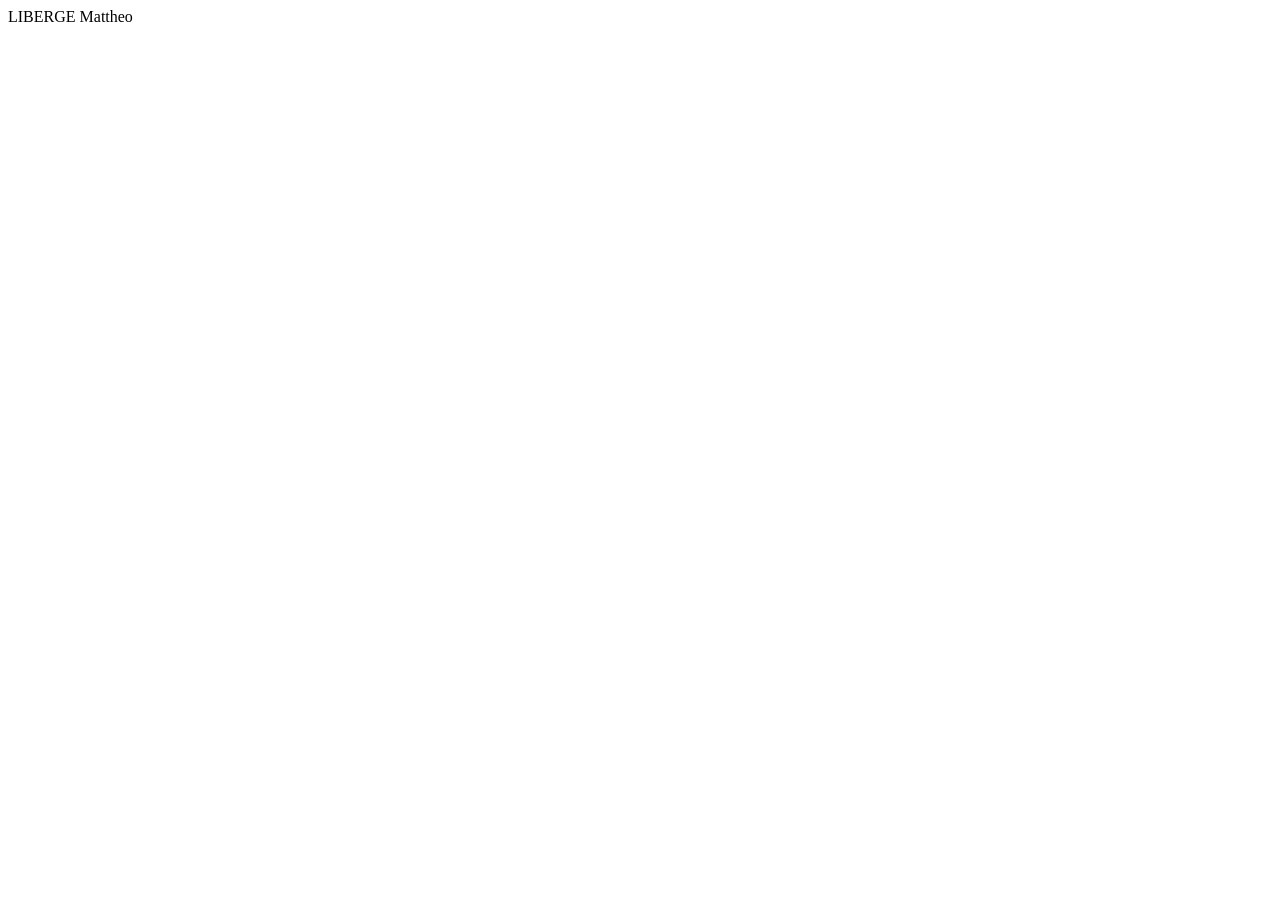
==== index.html @ df24e313 "indexsansJS" ====
<!DOCTYPE html>
<html lang="en">
<head>
    <meta charset="UTF-8">
    <meta name="viewport" content="width=device-width, initial-scale=1.0">
    <title>Test</title>
    <link href="style.css" rel="stylesheet">
</head>
<header>
    LIBERGE Mattheo
</header>
<body>
    <a></a>
</body>
</html>
---- style.css ----
h1 {
    color: aqua;
    text-transform: capitalize;
}
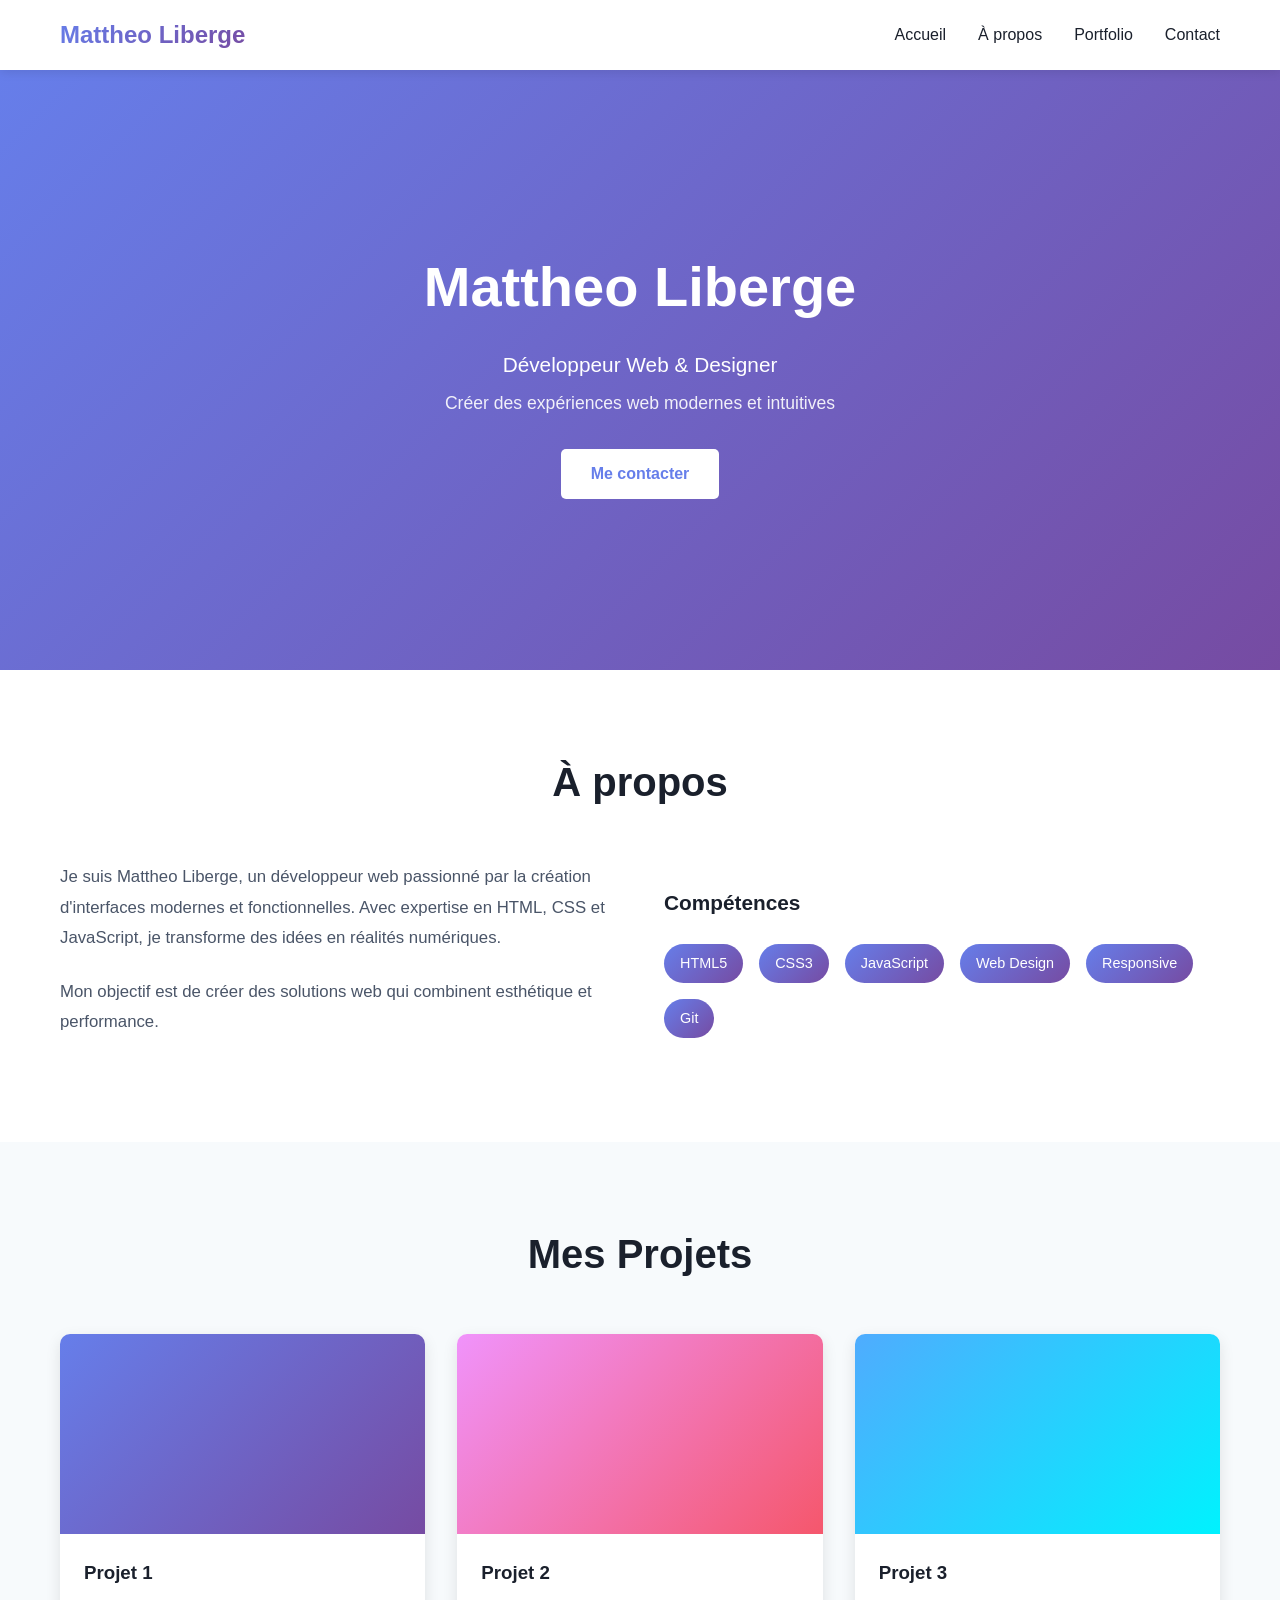
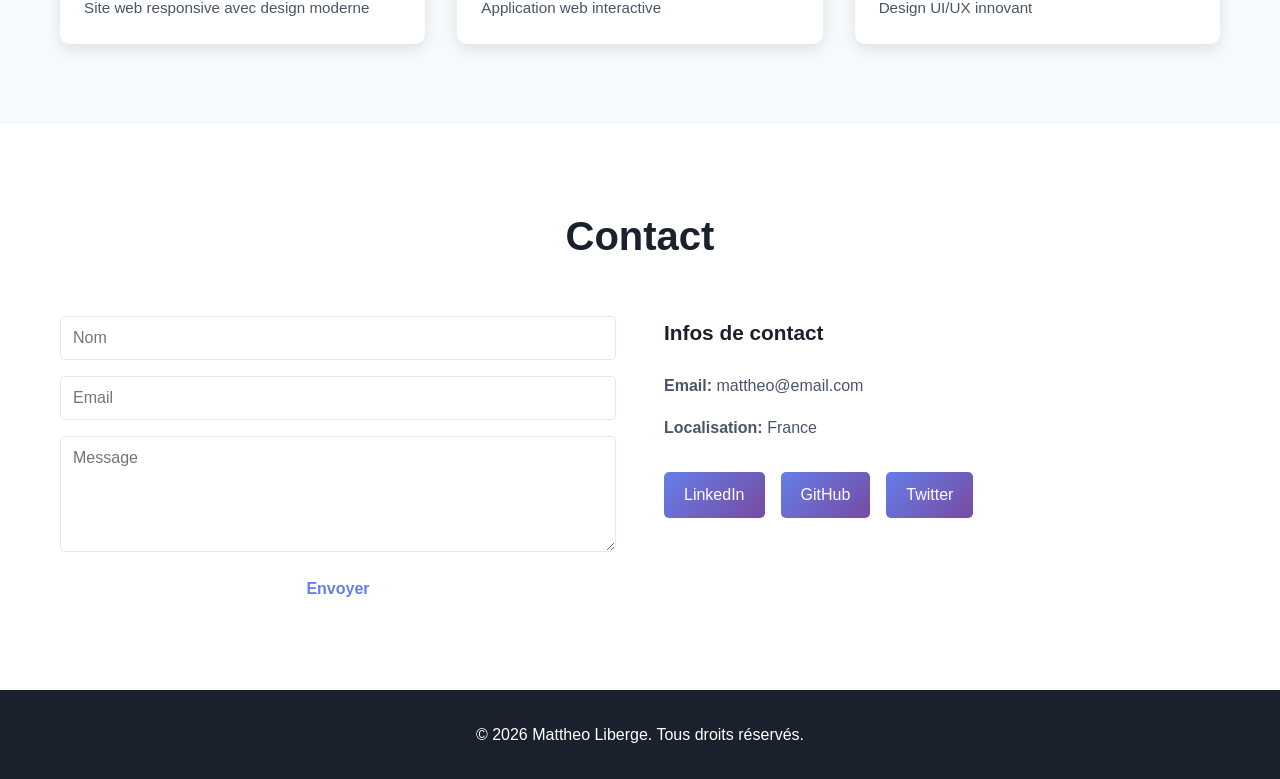
==== commit 6e245e46: "portofoliosansJSMAJ" ====
--- a/index.html
+++ b/index.html
@@ -1,15 +1,119 @@
 <!DOCTYPE html>
-<html lang="en">
+<html lang="fr">
 <head>
     <meta charset="UTF-8">
     <meta name="viewport" content="width=device-width, initial-scale=1.0">
-    <title>Test</title>
+    <title>Mattheo Liberge | Développeur Web</title>
     <link href="style.css" rel="stylesheet">
 </head>
-<header>
-    LIBERGE Mattheo
-</header>
 <body>
-    <a></a>
+    <!-- Navigation -->
+    <nav class="navbar">
+        <div class="container">
+            <div class="logo">Mattheo Liberge</div>
+            <ul class="nav-menu">
+                <li><a href="#home">Accueil</a></li>
+                <li><a href="#about">À propos</a></li>
+                <li><a href="#portfolio">Portfolio</a></li>
+                <li><a href="#contact">Contact</a></li>
+            </ul>
+        </div>
+    </nav>
+
+    <!-- Hero Section -->
+    <section id="home" class="hero">
+        <div class="container">
+            <h1>Mattheo Liberge</h1>
+            <p>Développeur Web & Designer</p>
+            <p class="subtitle">Créer des expériences web modernes et intuitives</p>
+            <a href="#contact" class="btn">Me contacter</a>
+        </div>
+    </section>
+
+    <!-- About Section -->
+    <section id="about" class="about">
+        <div class="container">
+            <h2>À propos</h2>
+            <div class="about-grid">
+                <div class="about-text">
+                    <p>Je suis Mattheo Liberge, un développeur web passionné par la création d'interfaces modernes et fonctionnelles. Avec expertise en HTML, CSS et JavaScript, je transforme des idées en réalités numériques.</p>
+                    <p>Mon objectif est de créer des solutions web qui combinent esthétique et performance.</p>
+                </div>
+                <div class="skills-section">
+                    <h3>Compétences</h3>
+                    <div class="skills-list">
+                        <span class="skill">HTML5</span>
+                        <span class="skill">CSS3</span>
+                        <span class="skill">JavaScript</span>
+                        <span class="skill">Web Design</span>
+                        <span class="skill">Responsive</span>
+                        <span class="skill">Git</span>
+                    </div>
+                </div>
+            </div>
+        </div>
+    </section>
+
+    <!-- Portfolio Section -->
+    <section id="portfolio" class="portfolio">
+        <div class="container">
+            <h2>Mes Projets</h2>
+            <div class="portfolio-grid">
+                <div class="portfolio-item">
+                    <div class="portfolio-image" style="background: linear-gradient(135deg, #667eea 0%, #764ba2 100%);"></div>
+                    <div class="portfolio-content">
+                        <h3>Projet 1</h3>
+                        <p>Site web responsive avec design moderne</p>
+                    </div>
+                </div>
+                <div class="portfolio-item">
+                    <div class="portfolio-image" style="background: linear-gradient(135deg, #f093fb 0%, #f5576c 100%);"></div>
+                    <div class="portfolio-content">
+                        <h3>Projet 2</h3>
+                        <p>Application web interactive</p>
+                    </div>
+                </div>
+                <div class="portfolio-item">
+                    <div class="portfolio-image" style="background: linear-gradient(135deg, #4facfe 0%, #00f2fe 100%);"></div>
+                    <div class="portfolio-content">
+                        <h3>Projet 3</h3>
+                        <p>Design UI/UX innovant</p>
+                    </div>
+                </div>
+            </div>
+        </div>
+    </section>
+
+    <!-- Contact Section -->
+    <section id="contact" class="contact">
+        <div class="container">
+            <h2>Contact</h2>
+            <div class="contact-content">
+                <form class="contact-form" id="contactForm">
+                    <input type="text" placeholder="Nom" required>
+                    <input type="email" placeholder="Email" required>
+                    <textarea placeholder="Message" rows="5" required></textarea>
+                    <button type="submit" class="btn">Envoyer</button>
+                </form>
+                <div class="contact-info">
+                    <h3>Infos de contact</h3>
+                    <p><strong>Email:</strong> mattheo@email.com</p>
+                    <p><strong>Localisation:</strong> France</p>
+                    <div class="social-links">
+                        <a href="#" title="LinkedIn">LinkedIn</a>
+                        <a href="#" title="GitHub">GitHub</a>
+                        <a href="#" title="Twitter">Twitter</a>
+                    </div>
+                </div>
+            </div>
+        </div>
+    </section>
+
+    <!-- Footer -->
+    <footer class="footer">
+        <div class="container">
+            <p>&copy; 2026 Mattheo Liberge. Tous droits réservés.</p>
+        </div>
+    </footer>
 </body>
 </html>
--- a/style.css
+++ b/style.css
@@ -1,4 +1,377 @@
-h1 {
-    color: aqua;
-    text-transform: capitalize;
+* {
+    margin: 0;
+    padding: 0;
+    box-sizing: border-box;
+}
+
+:root {
+    --primary-color: #667eea;
+    --secondary-color: #764ba2;
+    --text-dark: #1a202c;
+    --text-light: #4a5568;
+    --bg-white: #ffffff;
+    --bg-light: #f7fafc;
+    --border-color: #e2e8f0;
+}
+
+body {
+    font-family: 'Segoe UI', Tahoma, Geneva, Verdana, sans-serif;
+    line-height: 1.6;
+    color: var(--text-dark);
+    background-color: var(--bg-light);
+}
+
+.container {
+    max-width: 1200px;
+    margin: 0 auto;
+    padding: 0 20px;
+}
+
+html {
+    scroll-behavior: smooth;
+}
+
+/* Navigation */
+.navbar {
+    background: var(--bg-white);
+    box-shadow: 0 2px 10px rgba(0, 0, 0, 0.1);
+    position: sticky;
+    top: 0;
+    z-index: 100;
+}
+
+.navbar .container {
+    display: flex;
+    justify-content: space-between;
+    align-items: center;
+    padding: 1rem 20px;
+}
+
+.logo {
+    font-size: 1.5rem;
+    font-weight: bold;
+    background: linear-gradient(135deg, var(--primary-color), var(--secondary-color));
+    -webkit-background-clip: text;
+    -webkit-text-fill-color: transparent;
+    background-clip: text;
+}
+
+.nav-menu {
+    display: flex;
+    list-style: none;
+    gap: 2rem;
+}
+
+.nav-menu a {
+    color: var(--text-dark);
+    text-decoration: none;
+    font-weight: 500;
+    transition: color 0.3s ease;
+    position: relative;
+}
+
+.nav-menu a::after {
+    content: '';
+    position: absolute;
+    width: 0;
+    height: 2px;
+    background: linear-gradient(135deg, var(--primary-color), var(--secondary-color));
+    bottom: -5px;
+    left: 0;
+    transition: width 0.3s ease;
+}
+
+.nav-menu a:hover::after {
+    width: 100%;
+}
+
+/* Hero Section */
+.hero {
+    background: linear-gradient(135deg, var(--primary-color) 0%, var(--secondary-color) 100%);
+    color: white;
+    padding: 120px 20px;
+    text-align: center;
+    min-height: 600px;
+    display: flex;
+    align-items: center;
+    justify-content: center;
+}
+
+.hero h1 {
+    font-size: 3.5rem;
+    margin-bottom: 1rem;
+    animation: slideDown 0.8s ease;
+}
+
+.hero p {
+    font-size: 1.3rem;
+    margin-bottom: 0.5rem;
+    animation: slideUp 0.8s ease;
+}
+
+.hero .subtitle {
+    font-size: 1.1rem;
+    opacity: 0.9;
+    margin-bottom: 2rem;
+}
+
+@keyframes slideDown {
+    from {
+        opacity: 0;
+        transform: translateY(-30px);
+    }
+    to {
+        opacity: 1;
+        transform: translateY(0);
+    }
+}
+
+@keyframes slideUp {
+    from {
+        opacity: 0;
+        transform: translateY(30px);
+    }
+    to {
+        opacity: 1;
+        transform: translateY(0);
+    }
+}
+
+/* Buttons */
+.btn {
+    display: inline-block;
+    background: white;
+    color: var(--primary-color);
+    padding: 12px 30px;
+    border-radius: 5px;
+    text-decoration: none;
+    font-weight: 600;
+    transition: all 0.3s ease;
+    border: none;
+    cursor: pointer;
+    font-size: 1rem;
+}
+
+.btn:hover {
+    transform: translateY(-2px);
+    box-shadow: 0 8px 20px rgba(0, 0, 0, 0.2);
+}
+
+/* About Section */
+.about {
+    padding: 80px 20px;
+    background: var(--bg-white);
+}
+
+.about h2 {
+    font-size: 2.5rem;
+    margin-bottom: 3rem;
+    text-align: center;
+    color: var(--text-dark);
+}
+
+.about-grid {
+    display: grid;
+    grid-template-columns: 1fr 1fr;
+    gap: 3rem;
+    align-items: center;
+}
+
+.about-text p {
+    margin-bottom: 1.5rem;
+    color: var(--text-light);
+    line-height: 1.8;
+    font-size: 1.05rem;
+}
+
+.skills-section h3 {
+    font-size: 1.3rem;
+    margin-bottom: 1.5rem;
+    color: var(--text-dark);
+}
+
+.skills-list {
+    display: flex;
+    flex-wrap: wrap;
+    gap: 1rem;
+}
+
+.skill {
+    background: linear-gradient(135deg, var(--primary-color), var(--secondary-color));
+    color: white;
+    padding: 8px 16px;
+    border-radius: 20px;
+    font-size: 0.9rem;
+    font-weight: 500;
+    transition: all 0.3s ease;
+}
+
+.skill:hover {
+    transform: scale(1.1);
+}
+
+/* Portfolio Section */
+.portfolio {
+    padding: 80px 20px;
+    background: var(--bg-light);
+}
+
+.portfolio h2 {
+    font-size: 2.5rem;
+    margin-bottom: 3rem;
+    text-align: center;
+    color: var(--text-dark);
+}
+
+.portfolio-grid {
+    display: grid;
+    grid-template-columns: repeat(auto-fit, minmax(300px, 1fr));
+    gap: 2rem;
+}
+
+.portfolio-item {
+    background: var(--bg-white);
+    border-radius: 10px;
+    overflow: hidden;
+    box-shadow: 0 5px 15px rgba(0, 0, 0, 0.1);
+    transition: all 0.3s ease;
+    cursor: pointer;
+}
+
+.portfolio-item:hover {
+    transform: translateY(-10px);
+    box-shadow: 0 15px 35px rgba(0, 0, 0, 0.15);
+}
+
+.portfolio-image {
+    width: 100%;
+    height: 200px;
+    background-size: cover;
+    background-position: center;
+}
+
+.portfolio-content {
+    padding: 1.5rem;
+}
+
+.portfolio-content h3 {
+    margin-bottom: 0.5rem;
+    color: var(--text-dark);
+}
+
+.portfolio-content p {
+    color: var(--text-light);
+    font-size: 0.95rem;
+}
+
+/* Contact Section */
+.contact {
+    padding: 80px 20px;
+    background: var(--bg-white);
+}
+
+.contact h2 {
+    font-size: 2.5rem;
+    margin-bottom: 3rem;
+    text-align: center;
+    color: var(--text-dark);
+}
+
+.contact-content {
+    display: grid;
+    grid-template-columns: 1fr 1fr;
+    gap: 3rem;
+}
+
+.contact-form {
+    display: flex;
+    flex-direction: column;
+    gap: 1rem;
+}
+
+.contact-form input,
+.contact-form textarea {
+    padding: 12px;
+    border: 1px solid var(--border-color);
+    border-radius: 5px;
+    font-family: inherit;
+    font-size: 1rem;
+    transition: all 0.3s ease;
+}
+
+.contact-form input:focus,
+.contact-form textarea:focus {
+    outline: none;
+    border-color: var(--primary-color);
+    box-shadow: 0 0 0 3px rgba(102, 126, 234, 0.1);
+}
+
+.contact-info h3 {
+    font-size: 1.3rem;
+    margin-bottom: 1.5rem;
+    color: var(--text-dark);
+}
+
+.contact-info p {
+    margin-bottom: 1rem;
+    color: var(--text-light);
+}
+
+.social-links {
+    display: flex;
+    gap: 1rem;
+    margin-top: 2rem;
+}
+
+.social-links a {
+    display: inline-block;
+    background: linear-gradient(135deg, var(--primary-color), var(--secondary-color));
+    color: white;
+    padding: 10px 20px;
+    border-radius: 5px;
+    text-decoration: none;
+    font-weight: 500;
+    transition: all 0.3s ease;
+}
+
+.social-links a:hover {
+    transform: translateY(-2px);
+    box-shadow: 0 5px 15px rgba(0, 0, 0, 0.2);
+}
+
+/* Footer */
+.footer {
+    background: var(--text-dark);
+    color: white;
+    padding: 2rem 20px;
+    text-align: center;
+}
+
+/* Responsive */
+@media (max-width: 768px) {
+    .hero h1 {
+        font-size: 2.2rem;
+    }
+
+    .hero p {
+        font-size: 1rem;
+    }
+
+    .nav-menu {
+        gap: 1rem;
+        font-size: 0.9rem;
+    }
+
+    .about-grid,
+    .contact-content {
+        grid-template-columns: 1fr;
+    }
+
+    .portfolio-grid {
+        grid-template-columns: 1fr;
+    }
+
+    .navbar .container {
+        flex-wrap: wrap;
+    }
 }
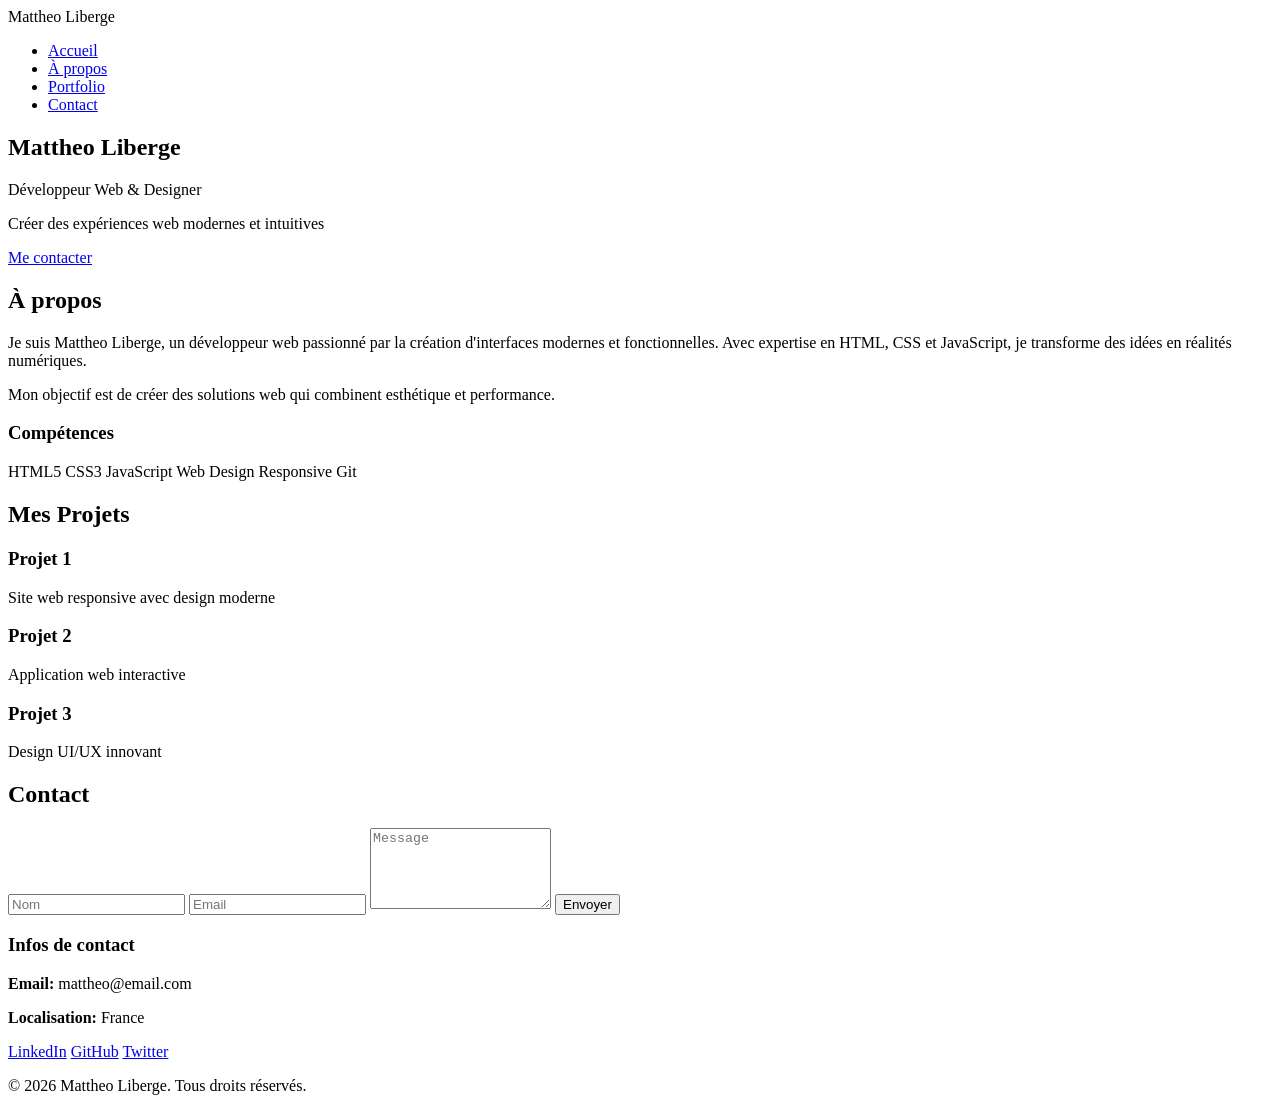
==== commit 3944d536: "portofoliosansJSMAJ" ====
--- a/index.html
+++ b/index.html
@@ -4,7 +4,7 @@
     <meta charset="UTF-8">
     <meta name="viewport" content="width=device-width, initial-scale=1.0">
     <title>Mattheo Liberge | Développeur Web</title>
-    <link href="style.css" rel="stylesheet">
+    <link href="style.css" arel="stylesheet">
 </head>
 <body>
     <!-- Navigation -->
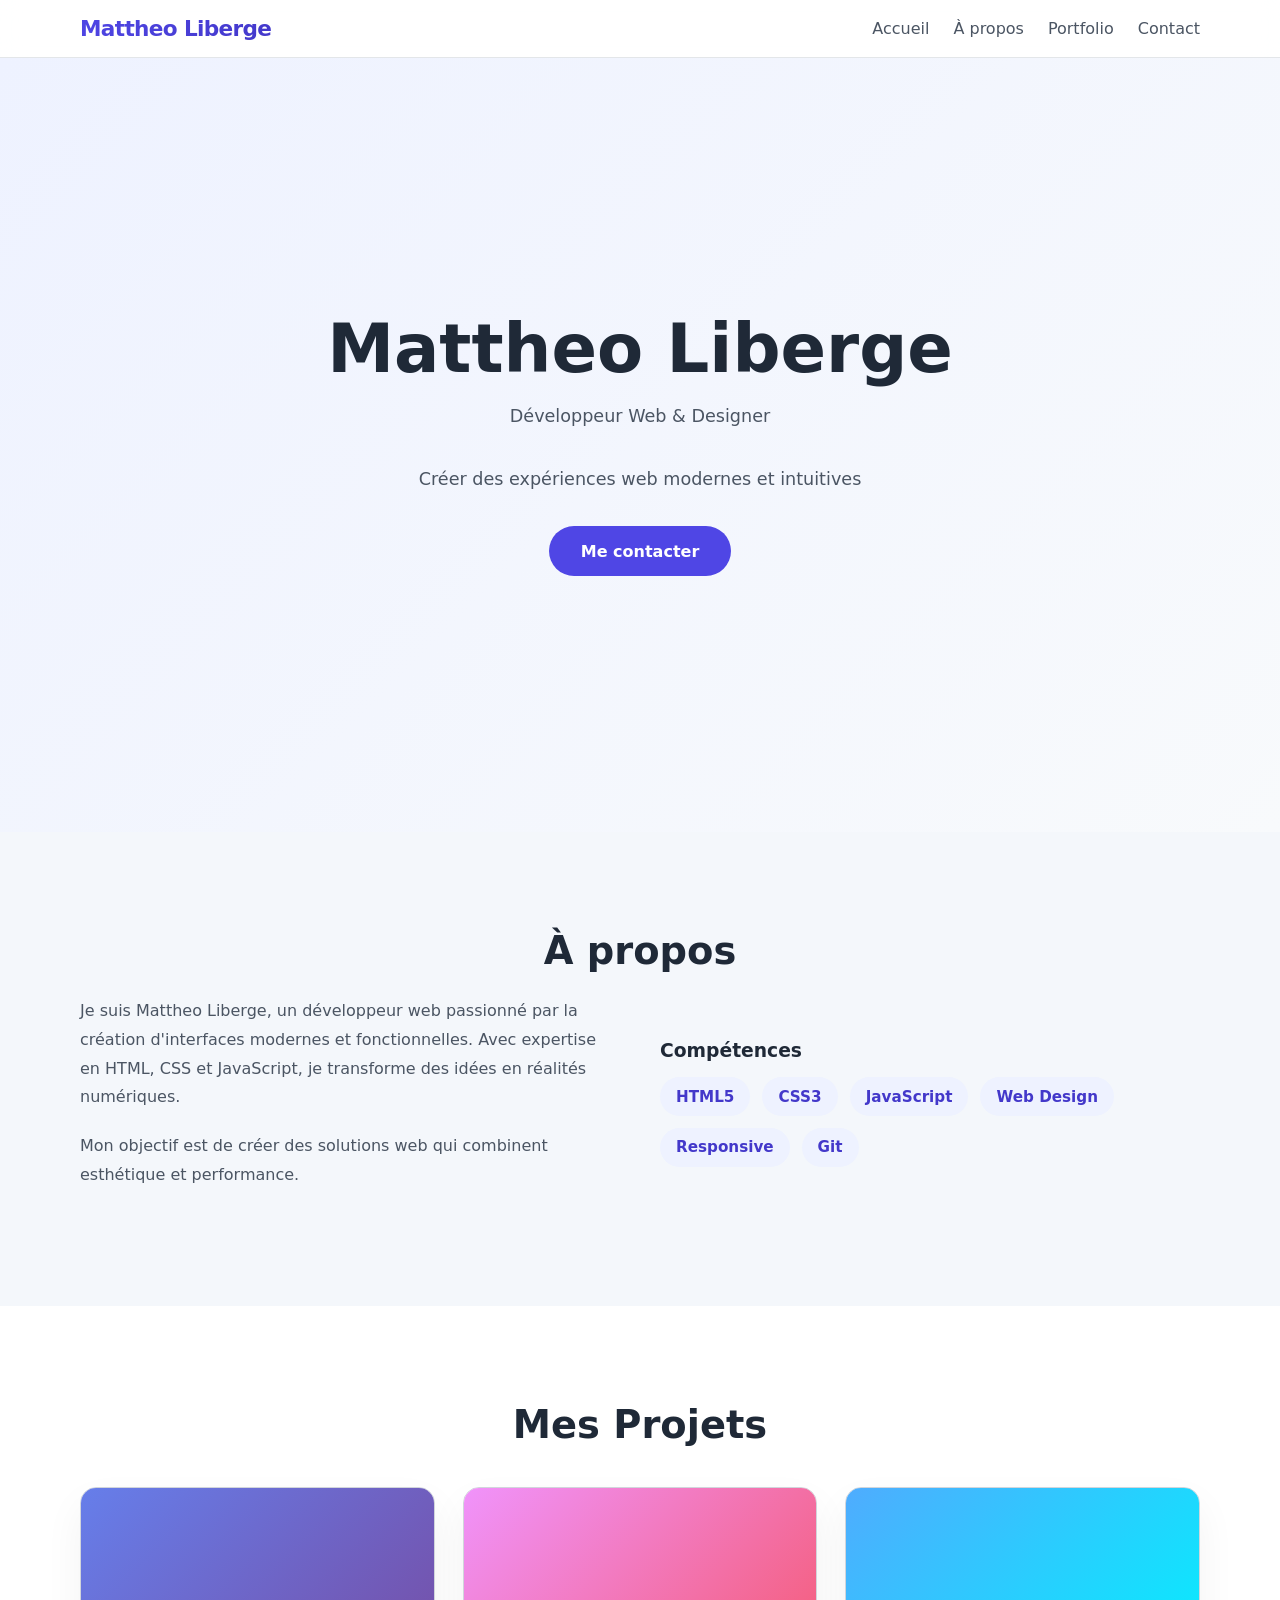
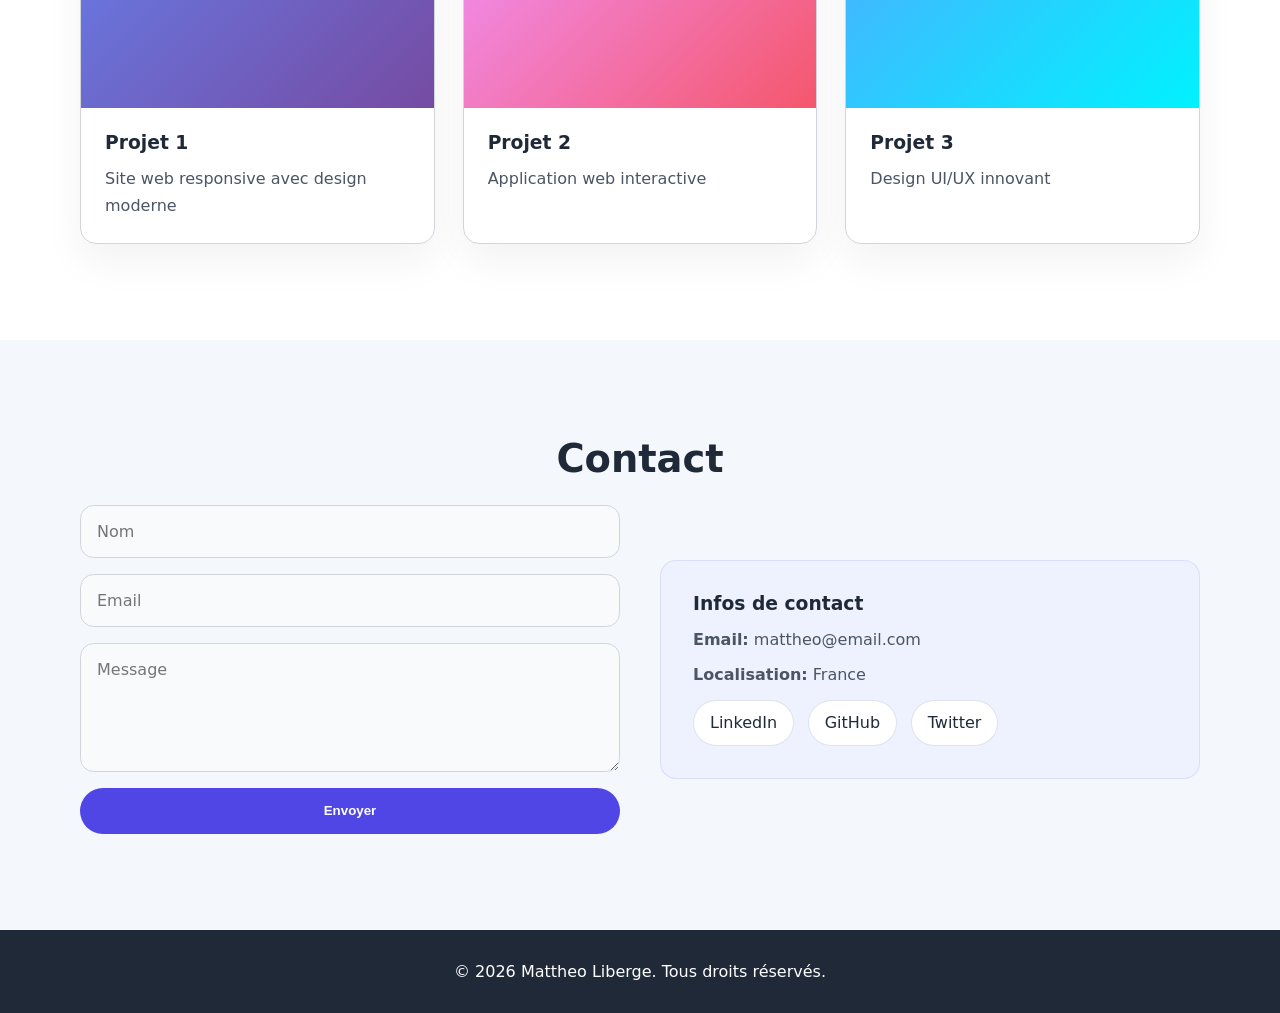
==== commit 27d73cf2: "MAJhmtl" ====
--- a/index.html
+++ b/index.html
@@ -4,7 +4,7 @@
     <meta charset="UTF-8">
     <meta name="viewport" content="width=device-width, initial-scale=1.0">
     <title>Mattheo Liberge | Développeur Web</title>
-    <link href="style.css" arel="stylesheet">
+    <link href="style.css" rel="stylesheet">
 </head>
 <body>
     <!-- Navigation -->
--- a/style.css
+++ b/style.css
@@ -5,249 +5,188 @@
 }
 
 :root {
-    --primary-color: #667eea;
-    --secondary-color: #764ba2;
-    --text-dark: #1a202c;
-    --text-light: #4a5568;
-    --bg-white: #ffffff;
-    --bg-light: #f7fafc;
-    --border-color: #e2e8f0;
-}
-
-body {
-    font-family: 'Segoe UI', Tahoma, Geneva, Verdana, sans-serif;
-    line-height: 1.6;
-    color: var(--text-dark);
-    background-color: var(--bg-light);
-}
-
-.container {
-    max-width: 1200px;
-    margin: 0 auto;
-    padding: 0 20px;
+    --bg: #f4f7fb;
+    --surface: #ffffff;
+    --text: #1f2937;
+    --muted: #4b5563;
+    --primary: #4f46e5;
+    --primary-dark: #4338ca;
+    --border: #d1d5db;
 }
 
 html {
     scroll-behavior: smooth;
 }
 
-/* Navigation */
+body {
+    font-family: 'Inter', system-ui, sans-serif;
+    color: var(--text);
+    background: var(--bg);
+}
+
+.container {
+    width: min(1120px, calc(100% - 2rem));
+    margin: 0 auto;
+}
+
 .navbar {
-    background: var(--bg-white);
-    box-shadow: 0 2px 10px rgba(0, 0, 0, 0.1);
+    background: rgba(255, 255, 255, 0.92);
+    backdrop-filter: blur(12px);
     position: sticky;
     top: 0;
-    z-index: 100;
+    z-index: 20;
+    border-bottom: 1px solid rgba(209, 213, 219, 0.6);
 }
 
 .navbar .container {
     display: flex;
+    align-items: center;
     justify-content: space-between;
-    align-items: center;
-    padding: 1rem 20px;
+    gap: 1rem;
+    padding: 1rem 0;
 }
 
 .logo {
-    font-size: 1.5rem;
-    font-weight: bold;
-    background: linear-gradient(135deg, var(--primary-color), var(--secondary-color));
+    font-size: 1.35rem;
+    font-weight: 700;
+    letter-spacing: -0.03em;
+    background: linear-gradient(135deg, var(--primary), var(--primary-dark));
     -webkit-background-clip: text;
+    background-clip: text;
     -webkit-text-fill-color: transparent;
-    background-clip: text;
 }
 
 .nav-menu {
     display: flex;
+    gap: 1.5rem;
     list-style: none;
-    gap: 2rem;
 }
 
 .nav-menu a {
-    color: var(--text-dark);
+    color: var(--muted);
     text-decoration: none;
     font-weight: 500;
-    transition: color 0.3s ease;
-    position: relative;
-}
-
-.nav-menu a::after {
-    content: '';
-    position: absolute;
-    width: 0;
-    height: 2px;
-    background: linear-gradient(135deg, var(--primary-color), var(--secondary-color));
-    bottom: -5px;
-    left: 0;
-    transition: width 0.3s ease;
-}
-
-.nav-menu a:hover::after {
-    width: 100%;
-}
-
-/* Hero Section */
+    transition: color 0.2s ease;
+}
+
+.nav-menu a:hover,
+.nav-menu a:focus {
+    color: var(--text);
+}
+
 .hero {
-    background: linear-gradient(135deg, var(--primary-color) 0%, var(--secondary-color) 100%);
-    color: white;
-    padding: 120px 20px;
+    min-height: 86vh;
+    display: grid;
+    place-items: center;
     text-align: center;
-    min-height: 600px;
-    display: flex;
+    padding: 4rem 0;
+    background: linear-gradient(135deg, #eef2ff 0%, #f8fafc 100%);
+}
+
+.hero h1 {
+    font-size: clamp(2.6rem, 6vw, 4.2rem);
+    line-height: 1.05;
+    margin-bottom: 1rem;
+}
+
+.hero p {
+    color: var(--muted);
+    font-size: 1.1rem;
+    max-width: 720px;
+    margin: 0 auto 2rem;
+    line-height: 1.75;
+}
+
+.btn {
+    display: inline-flex;
     align-items: center;
     justify-content: center;
-}
-
-.hero h1 {
-    font-size: 3.5rem;
-    margin-bottom: 1rem;
-    animation: slideDown 0.8s ease;
-}
-
-.hero p {
-    font-size: 1.3rem;
-    margin-bottom: 0.5rem;
-    animation: slideUp 0.8s ease;
-}
-
-.hero .subtitle {
-    font-size: 1.1rem;
-    opacity: 0.9;
-    margin-bottom: 2rem;
-}
-
-@keyframes slideDown {
-    from {
-        opacity: 0;
-        transform: translateY(-30px);
-    }
-    to {
-        opacity: 1;
-        transform: translateY(0);
-    }
-}
-
-@keyframes slideUp {
-    from {
-        opacity: 0;
-        transform: translateY(30px);
-    }
-    to {
-        opacity: 1;
-        transform: translateY(0);
-    }
-}
-
-/* Buttons */
-.btn {
-    display: inline-block;
-    background: white;
-    color: var(--primary-color);
-    padding: 12px 30px;
-    border-radius: 5px;
+    padding: 0.95rem 2rem;
+    border-radius: 999px;
+    border: none;
+    background: var(--primary);
+    color: white;
     text-decoration: none;
     font-weight: 600;
-    transition: all 0.3s ease;
-    border: none;
-    cursor: pointer;
-    font-size: 1rem;
+    transition: transform 0.2s ease, box-shadow 0.2s ease;
 }
 
 .btn:hover {
     transform: translateY(-2px);
-    box-shadow: 0 8px 20px rgba(0, 0, 0, 0.2);
-}
-
-/* About Section */
-.about {
-    padding: 80px 20px;
-    background: var(--bg-white);
-}
-
-.about h2 {
-    font-size: 2.5rem;
-    margin-bottom: 3rem;
+    box-shadow: 0 18px 40px rgba(79, 70, 229, 0.18);
+}
+
+section {
+    padding: 6rem 0;
+}
+
+section h2 {
+    font-size: 2.4rem;
+    margin-bottom: 1.5rem;
     text-align: center;
-    color: var(--text-dark);
-}
-
-.about-grid {
+}
+
+.about-grid,
+.contact-content {
     display: grid;
-    grid-template-columns: 1fr 1fr;
-    gap: 3rem;
+    grid-template-columns: repeat(2, minmax(0, 1fr));
+    gap: 2.5rem;
     align-items: center;
 }
 
 .about-text p {
-    margin-bottom: 1.5rem;
-    color: var(--text-light);
+    margin-bottom: 1.25rem;
+    color: var(--muted);
     line-height: 1.8;
-    font-size: 1.05rem;
 }
 
 .skills-section h3 {
-    font-size: 1.3rem;
-    margin-bottom: 1.5rem;
-    color: var(--text-dark);
+    margin-bottom: 1rem;
+    color: var(--text);
 }
 
 .skills-list {
     display: flex;
     flex-wrap: wrap;
-    gap: 1rem;
+    gap: 0.75rem;
 }
 
 .skill {
-    background: linear-gradient(135deg, var(--primary-color), var(--secondary-color));
-    color: white;
-    padding: 8px 16px;
-    border-radius: 20px;
-    font-size: 0.9rem;
-    font-weight: 500;
-    transition: all 0.3s ease;
-}
-
-.skill:hover {
-    transform: scale(1.1);
-}
-
-/* Portfolio Section */
+    background: #eef2ff;
+    color: var(--primary-dark);
+    padding: 0.65rem 1rem;
+    border-radius: 999px;
+    font-size: 0.95rem;
+    font-weight: 600;
+}
+
 .portfolio {
-    padding: 80px 20px;
-    background: var(--bg-light);
-}
-
-.portfolio h2 {
-    font-size: 2.5rem;
-    margin-bottom: 3rem;
-    text-align: center;
-    color: var(--text-dark);
+    background: #ffffff;
 }
 
 .portfolio-grid {
     display: grid;
-    grid-template-columns: repeat(auto-fit, minmax(300px, 1fr));
-    gap: 2rem;
+    grid-template-columns: repeat(auto-fit, minmax(280px, 1fr));
+    gap: 1.75rem;
+    margin-top: 2.5rem;
 }
 
 .portfolio-item {
-    background: var(--bg-white);
-    border-radius: 10px;
+    background: var(--surface);
+    border: 1px solid var(--border);
+    border-radius: 1rem;
     overflow: hidden;
-    box-shadow: 0 5px 15px rgba(0, 0, 0, 0.1);
-    transition: all 0.3s ease;
-    cursor: pointer;
+    box-shadow: 0 18px 40px rgba(15, 23, 42, 0.05);
+    transition: transform 0.25s ease, box-shadow 0.25s ease;
 }
 
 .portfolio-item:hover {
-    transform: translateY(-10px);
-    box-shadow: 0 15px 35px rgba(0, 0, 0, 0.15);
+    transform: translateY(-8px);
+    box-shadow: 0 24px 60px rgba(15, 23, 42, 0.1);
 }
 
 .portfolio-image {
-    width: 100%;
-    height: 200px;
-    background-size: cover;
-    background-position: center;
+    height: 220px;
 }
 
 .portfolio-content {
@@ -255,123 +194,109 @@
 }
 
 .portfolio-content h3 {
-    margin-bottom: 0.5rem;
-    color: var(--text-dark);
+    margin-bottom: 0.75rem;
 }
 
 .portfolio-content p {
-    color: var(--text-light);
-    font-size: 0.95rem;
-}
-
-/* Contact Section */
-.contact {
-    padding: 80px 20px;
-    background: var(--bg-white);
-}
-
-.contact h2 {
-    font-size: 2.5rem;
-    margin-bottom: 3rem;
-    text-align: center;
-    color: var(--text-dark);
-}
-
-.contact-content {
+    color: var(--muted);
+    line-height: 1.7;
+}
+
+.contact-form {
     display: grid;
-    grid-template-columns: 1fr 1fr;
-    gap: 3rem;
-}
-
-.contact-form {
-    display: flex;
-    flex-direction: column;
     gap: 1rem;
 }
 
 .contact-form input,
 .contact-form textarea {
-    padding: 12px;
-    border: 1px solid var(--border-color);
-    border-radius: 5px;
-    font-family: inherit;
-    font-size: 1rem;
-    transition: all 0.3s ease;
+    width: 100%;
+    padding: 1rem;
+    border: 1px solid var(--border);
+    border-radius: 0.85rem;
+    background: #f8fafc;
+    color: var(--text);
+    font: inherit;
 }
 
 .contact-form input:focus,
 .contact-form textarea:focus {
-    outline: none;
-    border-color: var(--primary-color);
-    box-shadow: 0 0 0 3px rgba(102, 126, 234, 0.1);
+    outline: 2px solid rgba(79, 70, 229, 0.2);
+    border-color: rgba(79, 70, 229, 0.35);
+}
+
+.contact-info {
+    background: #eef2ff;
+    padding: 2rem;
+    border-radius: 1rem;
+    border: 1px solid rgba(79, 70, 229, 0.12);
 }
 
 .contact-info h3 {
-    font-size: 1.3rem;
-    margin-bottom: 1.5rem;
-    color: var(--text-dark);
+    margin-bottom: 1rem;
 }
 
 .contact-info p {
+    color: var(--muted);
     margin-bottom: 1rem;
-    color: var(--text-light);
 }
 
 .social-links {
     display: flex;
-    gap: 1rem;
-    margin-top: 2rem;
+    flex-wrap: wrap;
+    gap: 0.85rem;
 }
 
 .social-links a {
-    display: inline-block;
-    background: linear-gradient(135deg, var(--primary-color), var(--secondary-color));
-    color: white;
-    padding: 10px 20px;
-    border-radius: 5px;
+    display: inline-flex;
+    padding: 0.8rem 1rem;
+    background: white;
+    border: 1px solid rgba(148, 163, 184, 0.3);
+    border-radius: 999px;
+    color: var(--text);
     text-decoration: none;
-    font-weight: 500;
-    transition: all 0.3s ease;
+    transition: transform 0.2s ease, border-color 0.2s ease;
 }
 
 .social-links a:hover {
     transform: translateY(-2px);
-    box-shadow: 0 5px 15px rgba(0, 0, 0, 0.2);
-}
-
-/* Footer */
+    border-color: var(--primary);
+}
+
 .footer {
-    background: var(--text-dark);
+    background: var(--text);
     color: white;
-    padding: 2rem 20px;
+    padding: 2rem 0;
     text-align: center;
 }
 
-/* Responsive */
-@media (max-width: 768px) {
-    .hero h1 {
-        font-size: 2.2rem;
-    }
-
-    .hero p {
-        font-size: 1rem;
-    }
-
-    .nav-menu {
-        gap: 1rem;
-        font-size: 0.9rem;
-    }
-
+@media (max-width: 900px) {
     .about-grid,
     .contact-content {
         grid-template-columns: 1fr;
     }
+}
+
+@media (max-width: 680px) {
+    .navbar .container {
+        flex-direction: column;
+        align-items: flex-start;
+    }
+
+    .nav-menu {
+        flex-wrap: wrap;
+        gap: 1rem;
+    }
+
+    .hero {
+        padding-top: 6rem;
+        padding-bottom: 4rem;
+    }
+
+    section {
+        padding: 4rem 0;
+    }
 
     .portfolio-grid {
-        grid-template-columns: 1fr;
-    }
-
-    .navbar .container {
-        flex-wrap: wrap;
-    }
-}+        gap: 1.25rem;
+    }
+}
